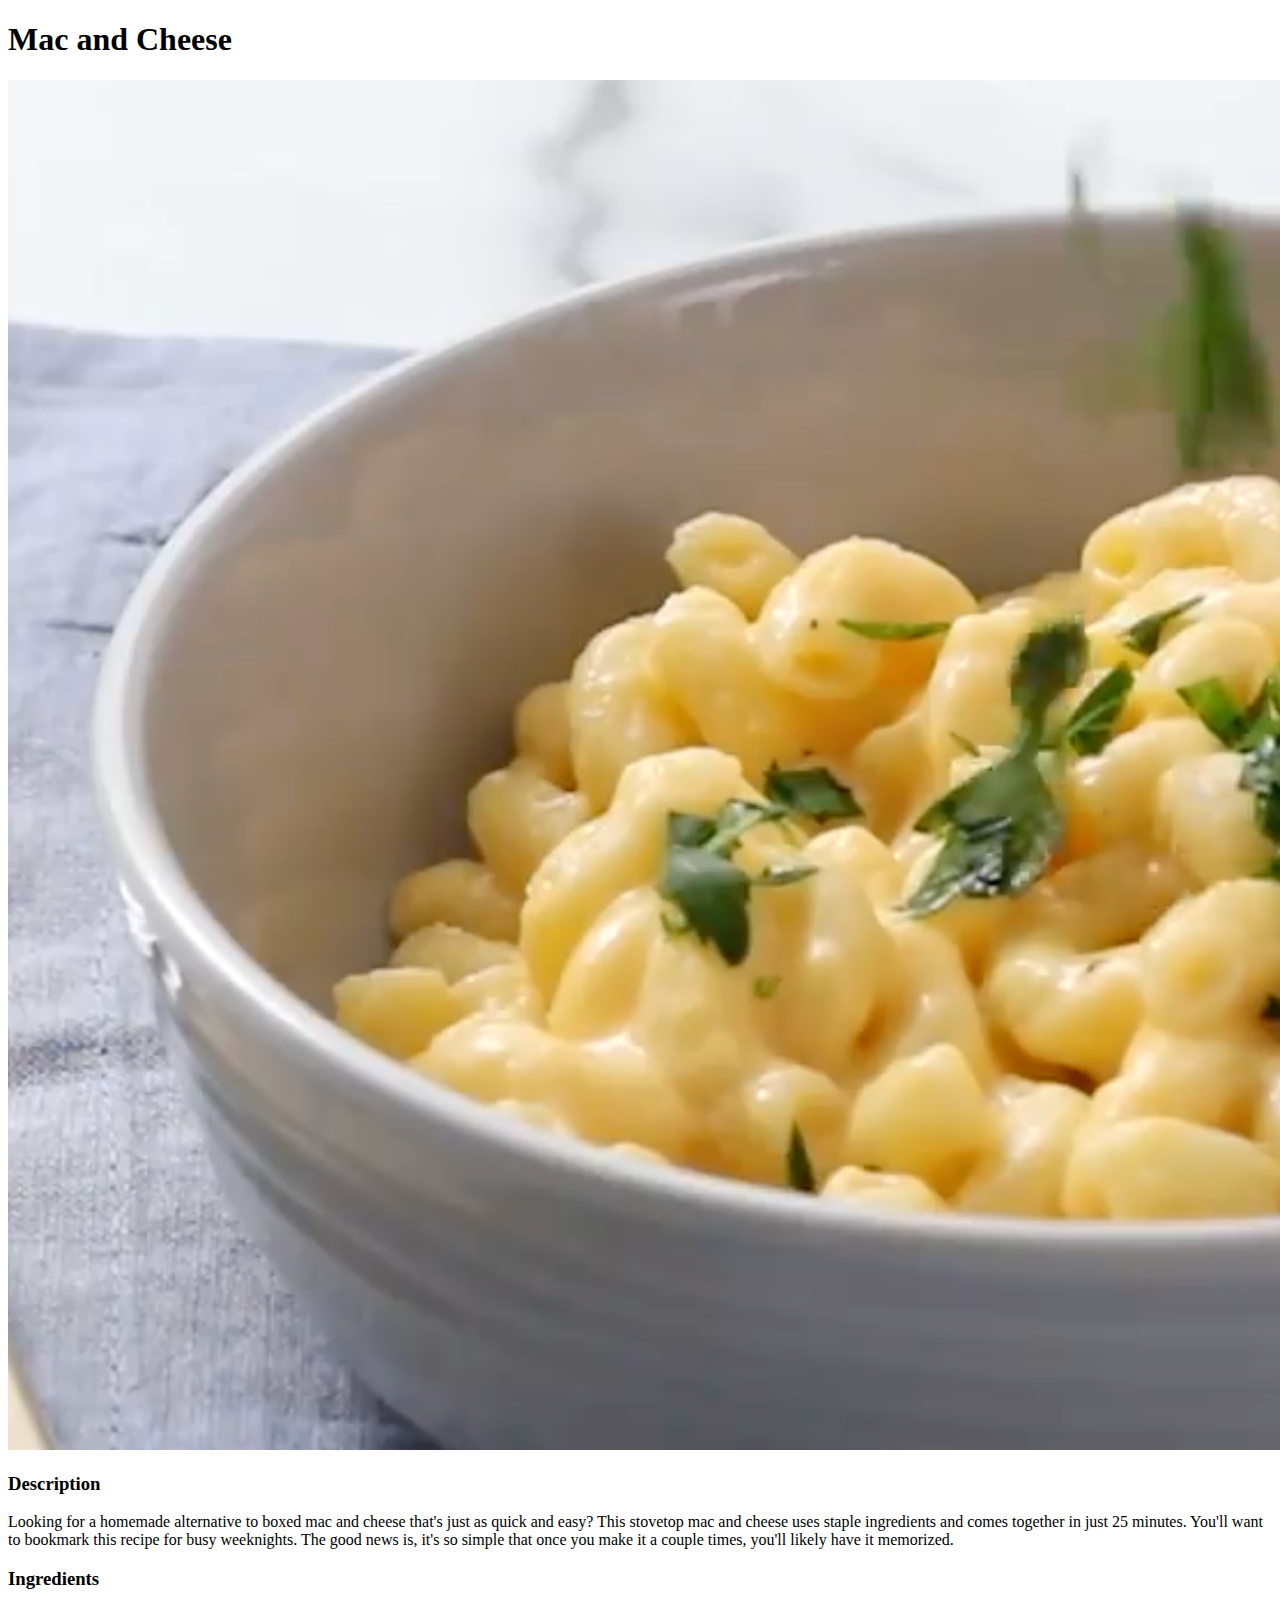
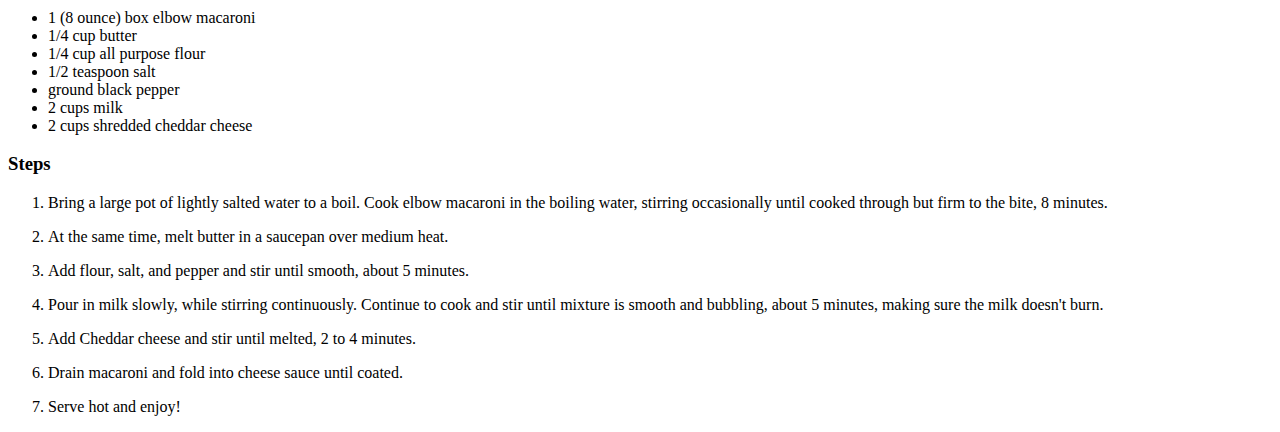
==== recipes/mac-and-cheese.html @ 505d43a0 "Create mac-and-cheese.html" ====
<!DOCTYPE html>
<html lang="en">
    <head>
        <meta charset="utf-8">
        <title>Mac and Cheese</title>
    </head>

    <body>
        <h1>Mac and Cheese</h1>
        <img src="../img/mac-and-cheese.png" alt="mac and cheese">

        <h3>Description</h3>
        <p>Looking for a homemade alternative to boxed mac and cheese 
            that's just as quick and easy? This stovetop mac and cheese 
            uses staple ingredients and comes together in just 25 
            minutes. You'll want to bookmark this recipe for busy 
            weeknights. The good news is, it's so simple that once you 
            make it a couple times, you'll likely have it memorized.</p>

        <h3>Ingredients</h3>
        <ul>
            <li>1 (8 ounce) box elbow macaroni</li>
            <li>1/4 cup butter</li>
            <li>1/4 cup all purpose flour</li>
            <li>1/2 teaspoon salt</li>
            <li>ground black pepper</li>
            <li>2 cups milk</li>
            <li>2 cups shredded cheddar cheese</li>
        </ul>

        <h3>Steps</h3>
        <ol>
            <li><p>Bring a large pot of lightly salted water to a boil. 
                Cook elbow macaroni in the boiling water, stirring 
                occasionally until cooked through but firm to the bite, 
                8 minutes.</p></li>
            <li><p>At the same time, melt butter in a saucepan over 
                medium heat.</p></li>
            <li><p>Add flour, salt, and pepper and stir until smooth, 
                about 5 minutes.</p></li>
            <li><p>Pour in milk slowly, while stirring continuously. 
                Continue to cook and stir until mixture is smooth and 
                bubbling, about 5 minutes, making sure the milk doesn't 
                burn.</p></li>
            <li><p>Add Cheddar cheese and stir until melted, 2 to 4 minutes.</p></li>
            <li><p>Drain macaroni and fold into cheese sauce until coated.</p></li>
            <li><p>Serve hot and enjoy!</p></li>
        </ol>

    </body>
</html>
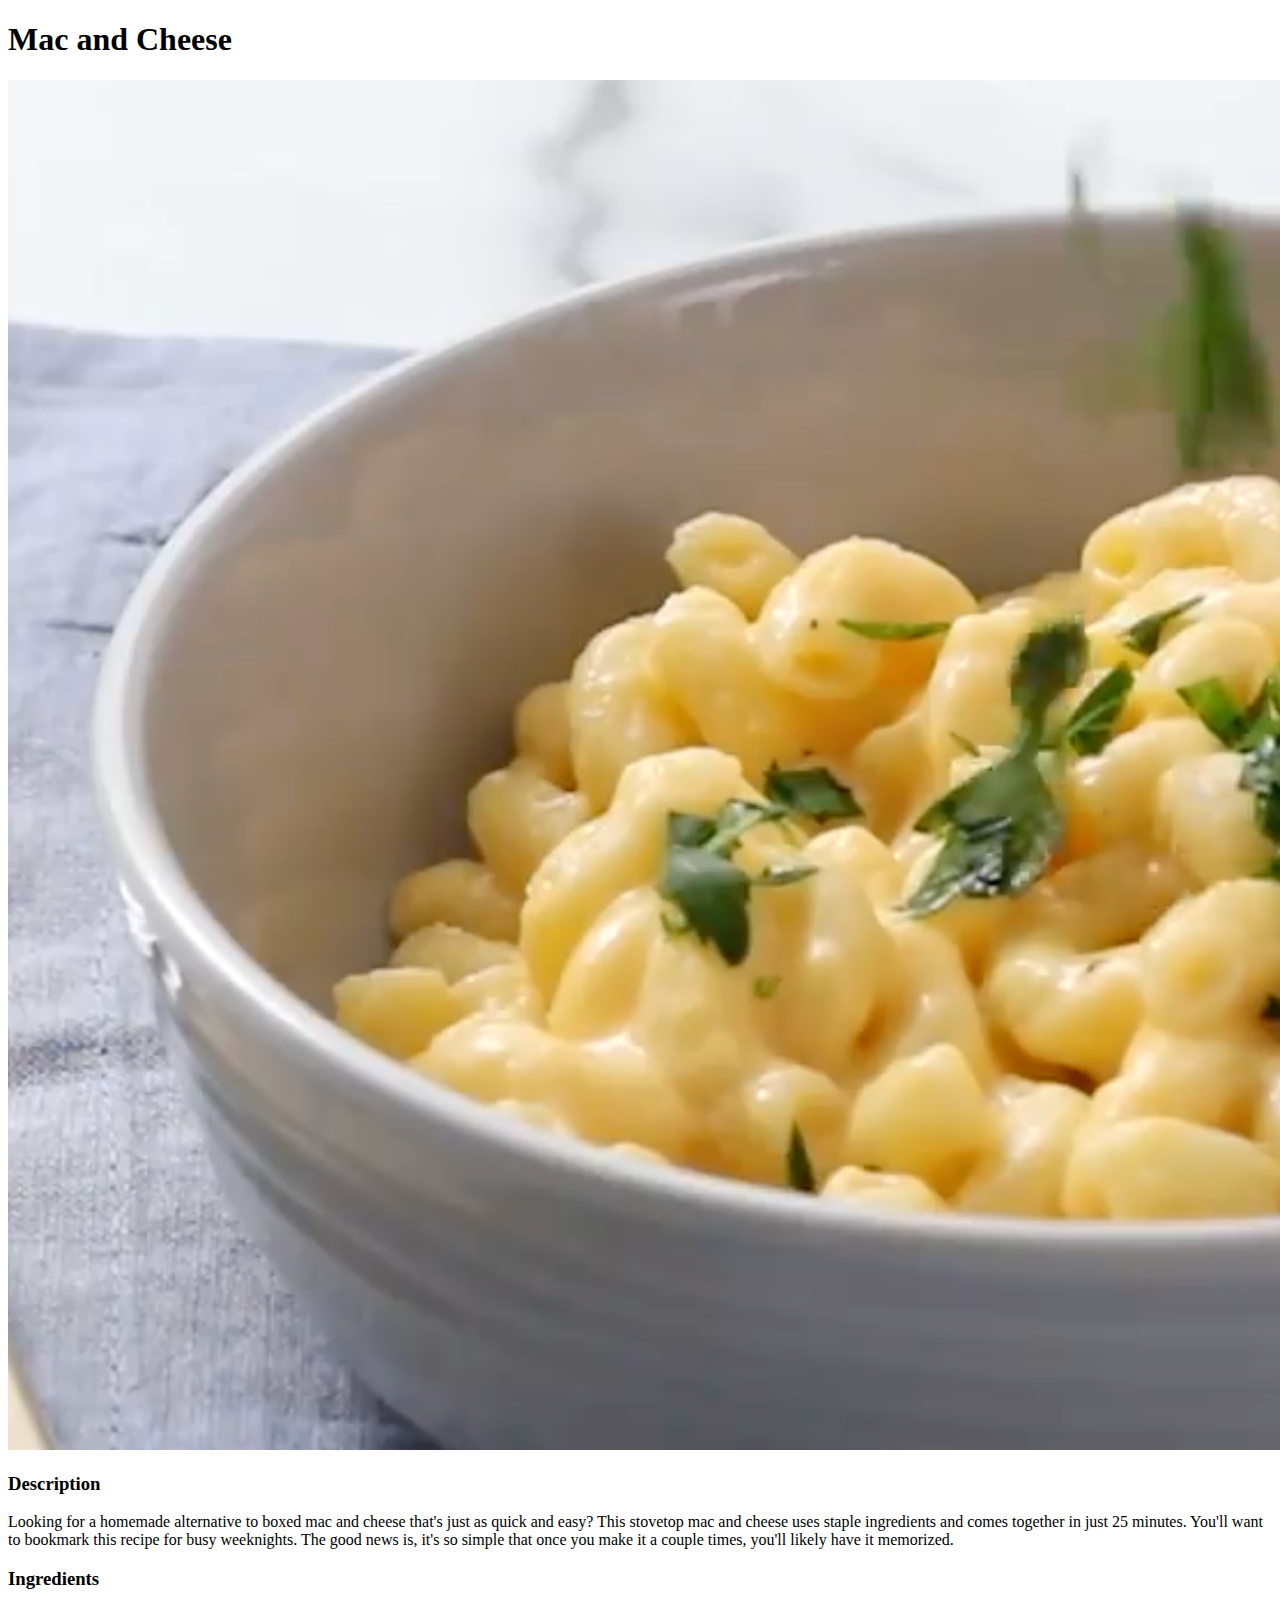
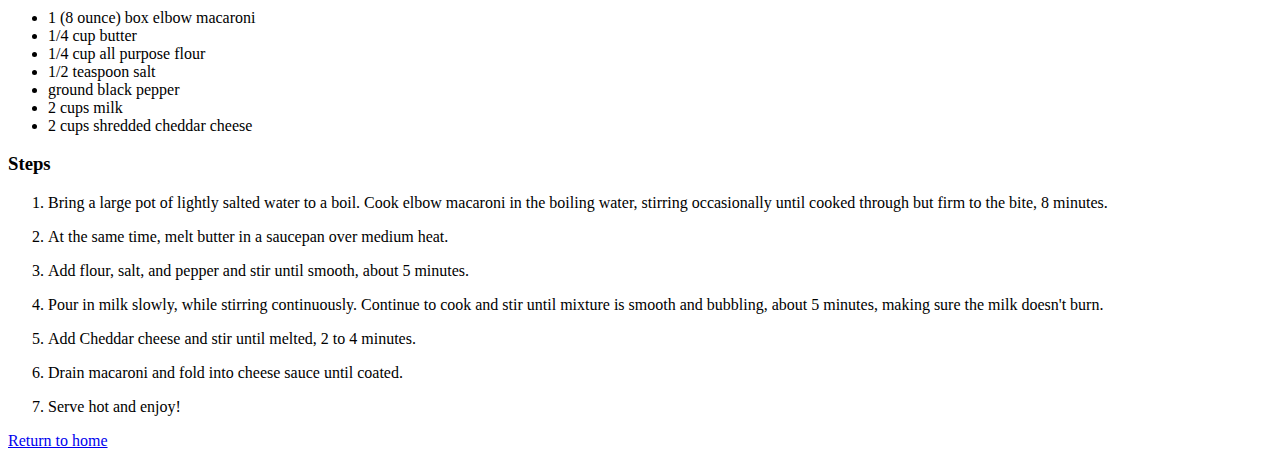
==== commit cda939a4: "Add home button to each recipes" ====
--- a/recipes/mac-and-cheese.html
+++ b/recipes/mac-and-cheese.html
@@ -47,5 +47,6 @@
             <li><p>Serve hot and enjoy!</p></li>
         </ol>
 
+        <p><a href="../index.html">Return to home</a></p>
     </body>
 </html>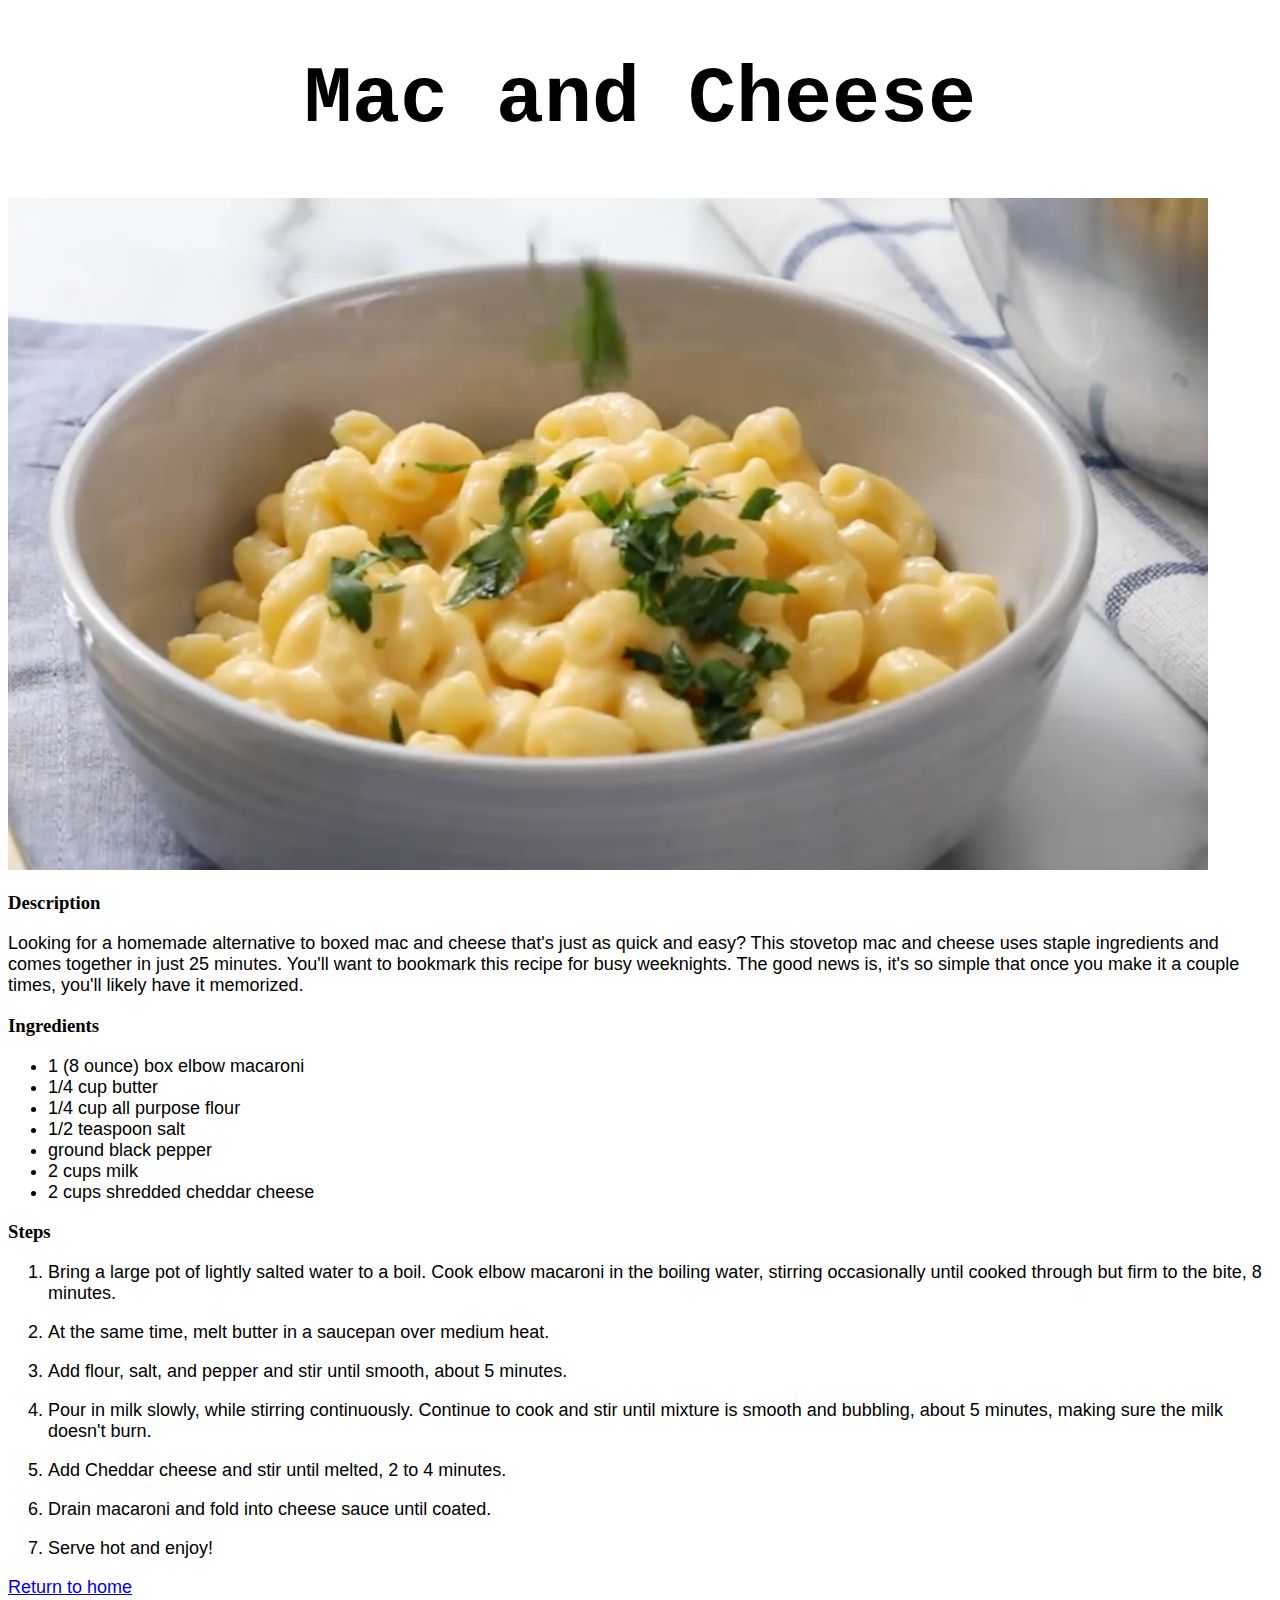
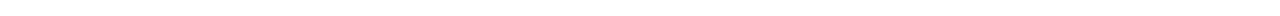
==== commit 66a99be1: "Add stylesheet" ====
--- a/recipes/mac-and-cheese.html
+++ b/recipes/mac-and-cheese.html
@@ -3,10 +3,11 @@
     <head>
         <meta charset="utf-8">
         <title>Mac and Cheese</title>
+        <link rel="stylesheet" href="../style.css">
     </head>
 
     <body>
-        <h1>Mac and Cheese</h1>
+        <h1 id="title">Mac and Cheese</h1>
         <img src="../img/mac-and-cheese.png" alt="mac and cheese">
 
         <h3>Description</h3>
--- a/style.css
+++ b/style.css
@@ -0,0 +1,22 @@
+#title {
+    text-align: center;
+    font-size: 80px;
+    font-weight: bold;
+    font-family: "Copperplate", "Courier New", serif;
+}
+
+img {
+    width: 1200px;
+    height: auto;
+}
+
+p {
+    font-size: 18px;
+    font-family: "Verdana", "Monaco", sans-serif;
+}
+
+li {
+    font-size: 18px;
+    font-family: "Verdana", "Monaco", sans-serif;
+
+}